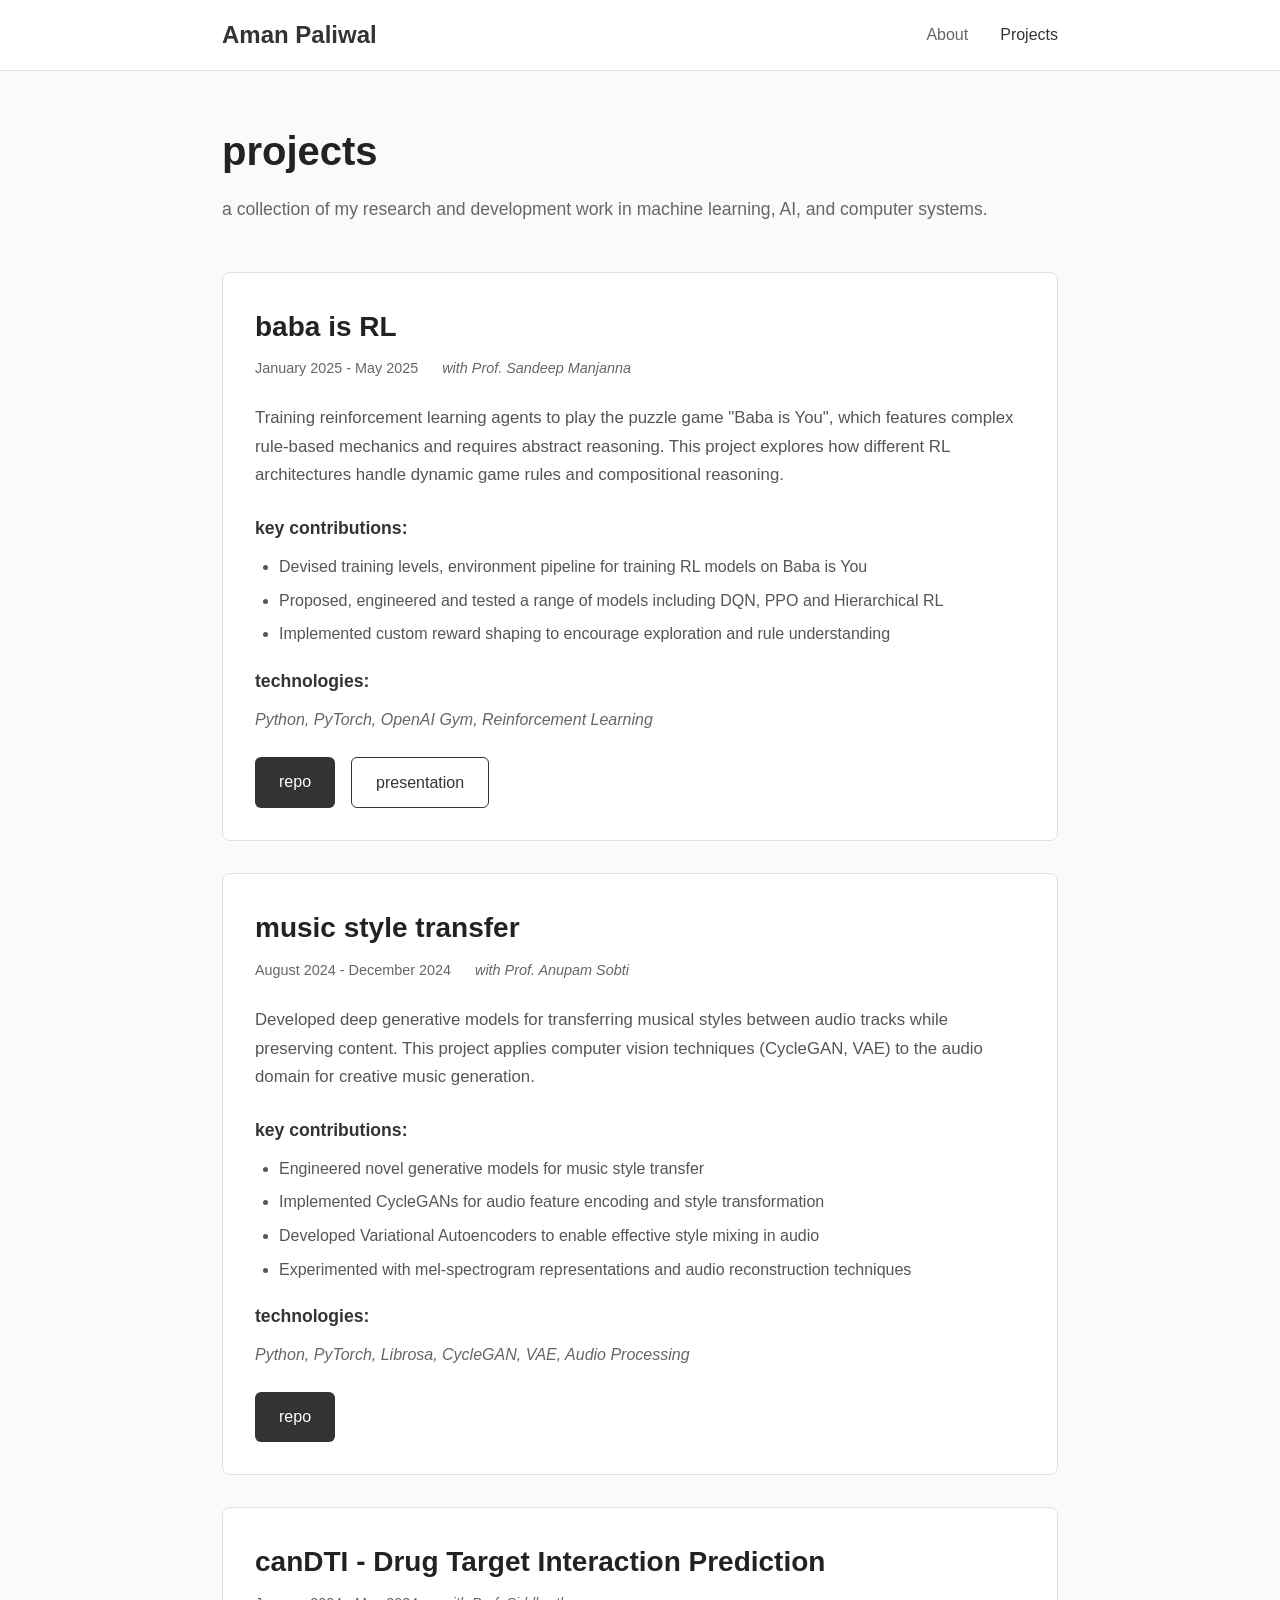
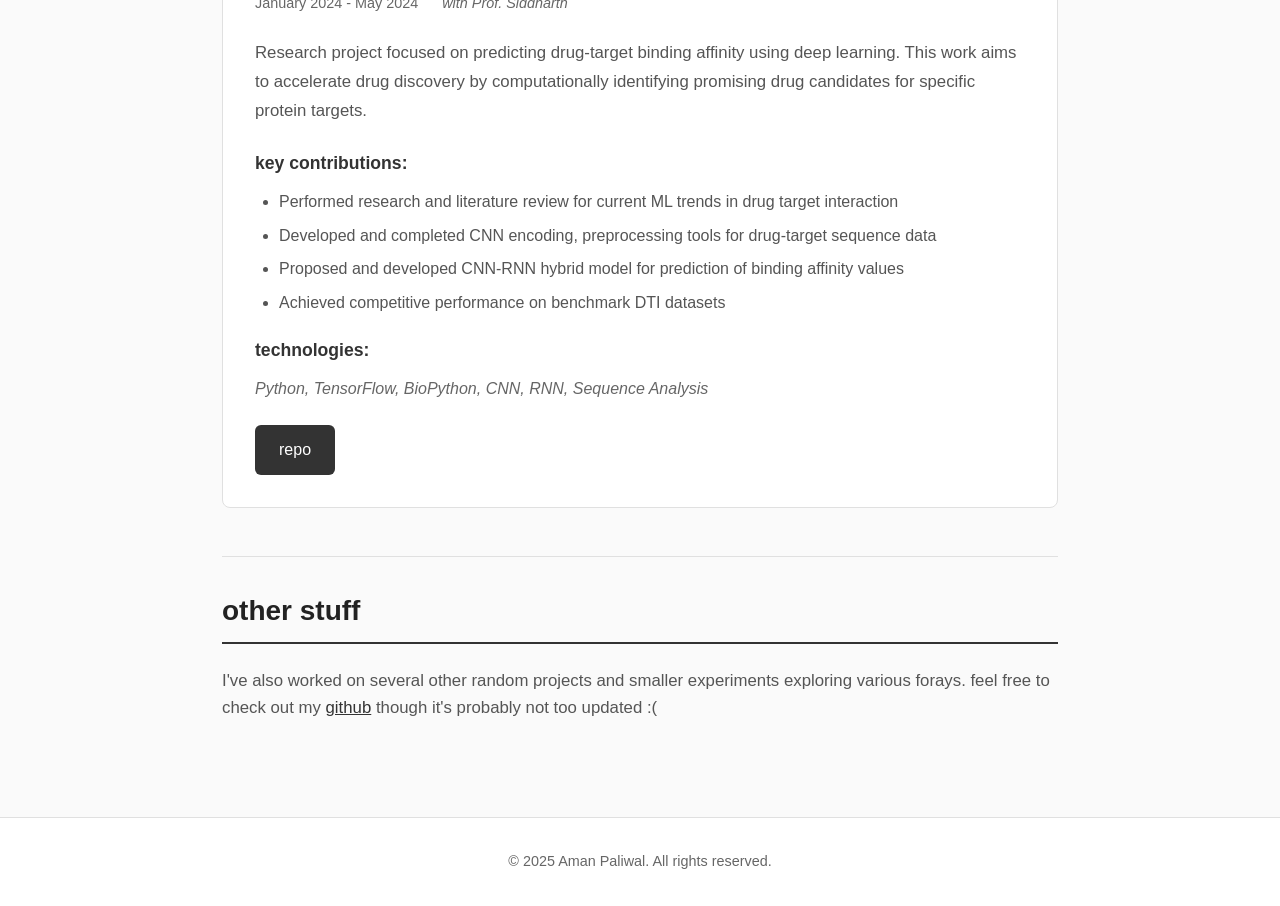
==== projects.html @ 5d19fbc0 "commit" ====
<!DOCTYPE html>
<html lang="en">
<head>
    <meta charset="UTF-8">
    <meta name="viewport" content="width=device-width, initial-scale=1.0">
    <title>Projects - Aman Paliwal</title>
    <link rel="stylesheet" href="styles.css">
</head>
<body>
    <nav>
        <div class="nav-container">
            <h1 class="logo">Aman Paliwal</h1>
            <ul class="nav-links">
                <li><a href="index.html">About</a></li>
                <li><a href="projects.html" class="active">Projects</a></li>
            </ul>
        </div>
    </nav>

    <main class="container">
        <section class="projects-header">
            <h1>projects</h1>
            <p>a collection of my research and development work in machine learning, AI, and computer systems.</p>
        </section>

        <section class="project-detail">
            <div class="project-header">
                <h2>baba is RL</h2>
                <div class="project-meta">
                    <span class="date">January 2025 - May 2025</span>
                    <span class="supervisor">with Prof. Sandeep Manjanna</span>
                </div>
            </div>
            <p class="project-description">
                Training reinforcement learning agents to play the puzzle game "Baba is You", which features complex rule-based mechanics and requires abstract reasoning. This project explores how different RL architectures handle dynamic game rules and compositional reasoning.
            </p>
            <h4>key contributions:</h4>
            <ul>
                <li>Devised training levels, environment pipeline for training RL models on Baba is You</li>
                <li>Proposed, engineered and tested a range of models including DQN, PPO and Hierarchical RL</li>
                <li>Implemented custom reward shaping to encourage exploration and rule understanding</li>
            </ul>
            <h4>technologies:</h4>
            <p class="tech-stack">Python, PyTorch, OpenAI Gym, Reinforcement Learning</p>
            <div class="project-links">
                <a href="https://github.com/baba-is-rl" target="_blank" class="btn">repo</a>
                <a href="rl_endsem.pdf" target="_blank" class="btn btn-secondary">presentation</a>
            </div>
        </section>

        <section class="project-detail">
            <div class="project-header">
                <h2>music style transfer</h2>
                <div class="project-meta">
                    <span class="date">August 2024 - December 2024</span>
                    <span class="supervisor">with Prof. Anupam Sobti</span>
                </div>
            </div>
            <p class="project-description">
                Developed deep generative models for transferring musical styles between audio tracks while preserving content. This project applies computer vision techniques (CycleGAN, VAE) to the audio domain for creative music generation.
            </p>
            <h4>key contributions:</h4>
            <ul>
                <li>Engineered novel generative models for music style transfer</li>
                <li>Implemented CycleGANs for audio feature encoding and style transformation</li>
                <li>Developed Variational Autoencoders to enable effective style mixing in audio</li>
                <li>Experimented with mel-spectrogram representations and audio reconstruction techniques</li>
            </ul>
            <h4>technologies:</h4>
            <p class="tech-stack">Python, PyTorch, Librosa, CycleGAN, VAE, Audio Processing</p>
            <div class="project-links">
                <a href="https://github.com/overfitters" target="_blank" class="btn">repo</a>
            </div>
        </section>

        <section class="project-detail">
            <div class="project-header">
                <h2>canDTI - Drug Target Interaction Prediction</h2>
                <div class="project-meta">
                    <span class="date">January 2024 - May 2024</span>
                    <span class="supervisor">with Prof. Siddharth</span>
                </div>
            </div>
            <p class="project-description">
                Research project focused on predicting drug-target binding affinity using deep learning. This work aims to accelerate drug discovery by computationally identifying promising drug candidates for specific protein targets.
            </p>
            <h4>key contributions:</h4>
            <ul>
                <li>Performed research and literature review for current ML trends in drug target interaction</li>
                <li>Developed and completed CNN encoding, preprocessing tools for drug-target sequence data</li>
                <li>Proposed and developed CNN-RNN hybrid model for prediction of binding affinity values</li>
                <li>Achieved competitive performance on benchmark DTI datasets</li>
            </ul>
            <h4>technologies:</h4>
            <p class="tech-stack">Python, TensorFlow, BioPython, CNN, RNN, Sequence Analysis</p>
            <div class="project-links">
                <a href="https://github.com/mlpr-dti" target="_blank" class="btn">repo</a>
            </div>
        </section>

        <section class="other-projects">
            <h2>other stuff</h2>
            <p>I've also worked on several other random projects and smaller experiments exploring various forays. feel free to check out my <a href="https://github.com/amannnnn-7" target="_blank">github</a> though it's probably not too updated :(</p>
        </section>
    </main>

    <footer>
        <p>&copy; 2025 Aman Paliwal. All rights reserved.</p>
    </footer>
</body>
</html>
---- styles.css ----
/* Reset and Base Styles */
* {
    margin: 0;
    padding: 0;
    box-sizing: border-box;
}

body {
    font-family: -apple-system, BlinkMacSystemFont, 'Segoe UI', 'Roboto', 'Helvetica', 'Arial', sans-serif;
    line-height: 1.6;
    color: #333;
    background-color: #fafafa;
}

/* Navigation */
nav {
    background-color: #fff;
    border-bottom: 1px solid #e0e0e0;
    padding: 1rem 0;
    position: sticky;
    top: 0;
    z-index: 100;
}

.nav-container {
    max-width: 900px;
    margin: 0 auto;
    padding: 0 2rem;
    display: flex;
    justify-content: space-between;
    align-items: center;
}

.logo {
    font-size: 1.5rem;
    font-weight: 600;
    color: #333;
}

.nav-links {
    list-style: none;
    display: flex;
    gap: 2rem;
}

.nav-links a {
    text-decoration: none;
    color: #666;
    font-weight: 500;
    transition: color 0.3s ease;
}

.nav-links a:hover,
.nav-links a.active {
    color: #333;
}

/* Main Container */
.container {
    max-width: 900px;
    margin: 0 auto;
    padding: 3rem 2rem;
}

/* Intro Section */
.intro {
    margin-bottom: 4rem;
}

.intro-content {
    display: grid;
    grid-template-columns: 300px 1fr;
    gap: 3rem;
    align-items: start;
}

.profile-section {
    display: flex;
    flex-direction: column;
    gap: 1.5rem;
}

.profile-image-placeholder {
    width: 100%;
    aspect-ratio: 1;
    background-color: #e0e0e0;
    border-radius: 12px;
    display: flex;
    align-items: center;
    justify-content: center;
    color: #666;
    font-size: 0.9rem;
}

.profile-image-placeholder img {
    width: 100%;
    height: 100%;
    object-fit: cover;
    border-radius: 12px;
}

.contact-links {
    display: flex;
    flex-direction: column;
    gap: 0.75rem;
}

.contact-links a {
    text-decoration: none;
    color: #333;
    padding: 0.5rem 0.75rem;
    border-radius: 6px;
    transition: background-color 0.2s ease;
    font-size: 0.95rem;
}

.contact-links a:hover {
    background-color: #f0f0f0;
}

.intro-text h2 {
    font-size: 2rem;
    margin-bottom: 1rem;
    color: #222;
}

.intro-text p {
    margin-bottom: 1rem;
    color: #555;
    font-size: 1.05rem;
}

/* Sections */
section {
    margin-bottom: 3rem;
}

section h2 {
    font-size: 1.75rem;
    margin-bottom: 1.5rem;
    color: #222;
    border-bottom: 2px solid #333;
    padding-bottom: 0.5rem;
}

/* Entry Styles (Education, Experience) */
.entry {
    margin-bottom: 2rem;
    padding-bottom: 1.5rem;
    border-bottom: 1px solid #e0e0e0;
}

.entry:last-child {
    border-bottom: none;
}

.entry-header {
    display: flex;
    justify-content: space-between;
    align-items: baseline;
    margin-bottom: 0.5rem;
}

.entry h3 {
    font-size: 1.25rem;
    color: #333;
}

.date {
    color: #666;
    font-size: 0.9rem;
    font-weight: 500;
}

.institution {
    color: #555;
    font-style: italic;
    margin-bottom: 0.5rem;
}

.detail {
    color: #666;
    font-size: 0.95rem;
}

.entry ul {
    margin-left: 1.5rem;
    margin-top: 0.75rem;
}

.entry li {
    margin-bottom: 0.5rem;
    color: #555;
}

/* Project Cards */
.project-card {
    padding: 1.5rem;
    background-color: #fff;
    border: 1px solid #e0e0e0;
    border-radius: 8px;
    margin-bottom: 1rem;
    transition: box-shadow 0.3s ease;
}

.project-card:hover {
    box-shadow: 0 4px 12px rgba(0, 0, 0, 0.1);
}

.project-card h3 {
    font-size: 1.25rem;
    margin-bottom: 0.5rem;
    color: #333;
}

.project-card .date {
    display: block;
    margin-bottom: 0.75rem;
}

.project-card p {
    color: #555;
    line-height: 1.5;
}

.view-all {
    display: inline-block;
    margin-top: 1rem;
    color: #333;
    text-decoration: none;
    font-weight: 500;
    transition: transform 0.2s ease;
}

.view-all:hover {
    transform: translateX(5px);
}

/* Achievements */
.achievements ul {
    list-style: none;
}

.achievements li {
    padding: 0.75rem;
    background-color: #fff;
    border-left: 3px solid #333;
    margin-bottom: 0.75rem;
    color: #555;
}

/* Skills */
.skills-grid {
    display: grid;
    grid-template-columns: repeat(auto-fit, minmax(250px, 1fr));
    gap: 1.5rem;
}

.skill-category {
    background-color: #fff;
    padding: 1.5rem;
    border-radius: 8px;
    border: 1px solid #e0e0e0;
}

.skill-category h4 {
    margin-bottom: 0.75rem;
    color: #333;
    font-size: 1.1rem;
}

.skill-category p {
    color: #555;
    line-height: 1.6;
}

/* Positions */
.positions ul {
    list-style: none;
}

.positions li {
    padding: 0.75rem 0;
    border-bottom: 1px solid #e0e0e0;
    color: #555;
}

.positions li:last-child {
    border-bottom: none;
}

.positions strong {
    color: #333;
}

/* Projects Page */
.projects-header {
    margin-bottom: 3rem;
}

.projects-header h1 {
    font-size: 2.5rem;
    margin-bottom: 0.75rem;
    color: #222;
}

.projects-header p {
    font-size: 1.1rem;
    color: #666;
}

.project-detail {
    background-color: #fff;
    padding: 2rem;
    border-radius: 8px;
    border: 1px solid #e0e0e0;
    margin-bottom: 2rem;
}

.project-header {
    margin-bottom: 1.5rem;
}

.project-header h2 {
    font-size: 1.75rem;
    border: none;
    margin-bottom: 0.5rem;
    padding-bottom: 0;
}

.project-meta {
    display: flex;
    gap: 1.5rem;
    flex-wrap: wrap;
}

.supervisor {
    color: #666;
    font-size: 0.9rem;
    font-style: italic;
}

.project-description {
    color: #555;
    line-height: 1.7;
    margin-bottom: 1.5rem;
    font-size: 1.05rem;
}

.project-detail h4 {
    color: #333;
    margin-bottom: 0.75rem;
    margin-top: 1.25rem;
    font-size: 1.1rem;
}

.project-detail ul {
    margin-left: 1.5rem;
    margin-bottom: 1rem;
}

.project-detail li {
    margin-bottom: 0.5rem;
    color: #555;
}

.tech-stack {
    color: #666;
    font-style: italic;
    margin-bottom: 1.5rem;
}

.project-links {
    display: flex;
    gap: 1rem;
    margin-top: 1.5rem;
}

.btn {
    display: inline-block;
    padding: 0.75rem 1.5rem;
    background-color: #333;
    color: #fff;
    text-decoration: none;
    border-radius: 6px;
    transition: background-color 0.3s ease;
    font-weight: 500;
}

.btn:hover {
    background-color: #555;
}

.btn-secondary {
    background-color: #fff;
    color: #333;
    border: 1px solid #333;
}

.btn-secondary:hover {
    background-color: #f0f0f0;
}

.other-projects {
    margin-top: 3rem;
    padding-top: 2rem;
    border-top: 1px solid #e0e0e0;
}

.other-projects p {
    color: #555;
    font-size: 1.05rem;
}

.other-projects a {
    color: #333;
    font-weight: 500;
}

/* Footer */
footer {
    background-color: #fff;
    border-top: 1px solid #e0e0e0;
    padding: 2rem;
    text-align: center;
    color: #666;
    font-size: 0.9rem;
}

/* Responsive Design */
@media (max-width: 768px) {
    .intro-content {
        grid-template-columns: 1fr;
    }

    .profile-section {
        align-items: center;
        text-align: center;
    }

    .profile-image-placeholder {
        max-width: 250px;
    }

    .contact-links {
        width: 100%;
        max-width: 300px;
    }

    .nav-container {
        flex-direction: column;
        gap: 1rem;
    }

    .entry-header {
        flex-direction: column;
        align-items: flex-start;
    }

    .project-links {
        flex-direction: column;
    }

    .btn {
        text-align: center;
    }
}
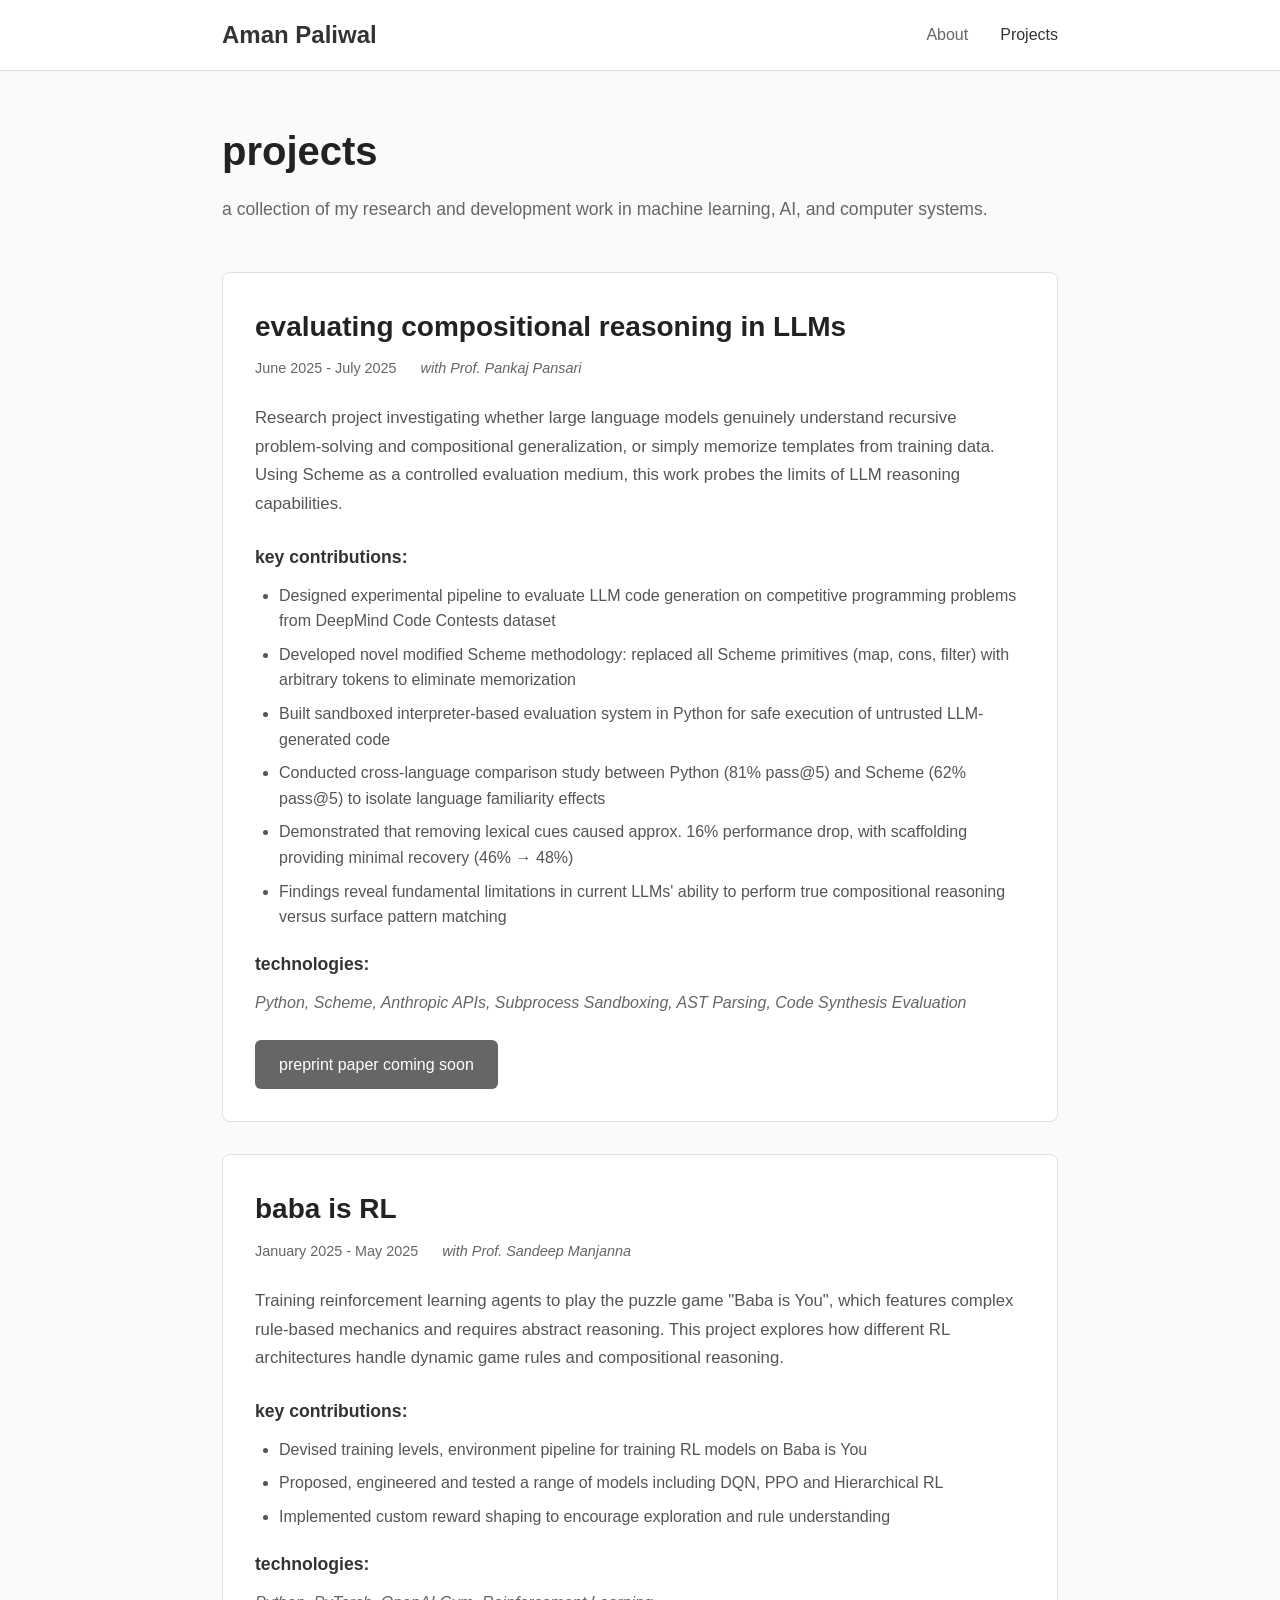
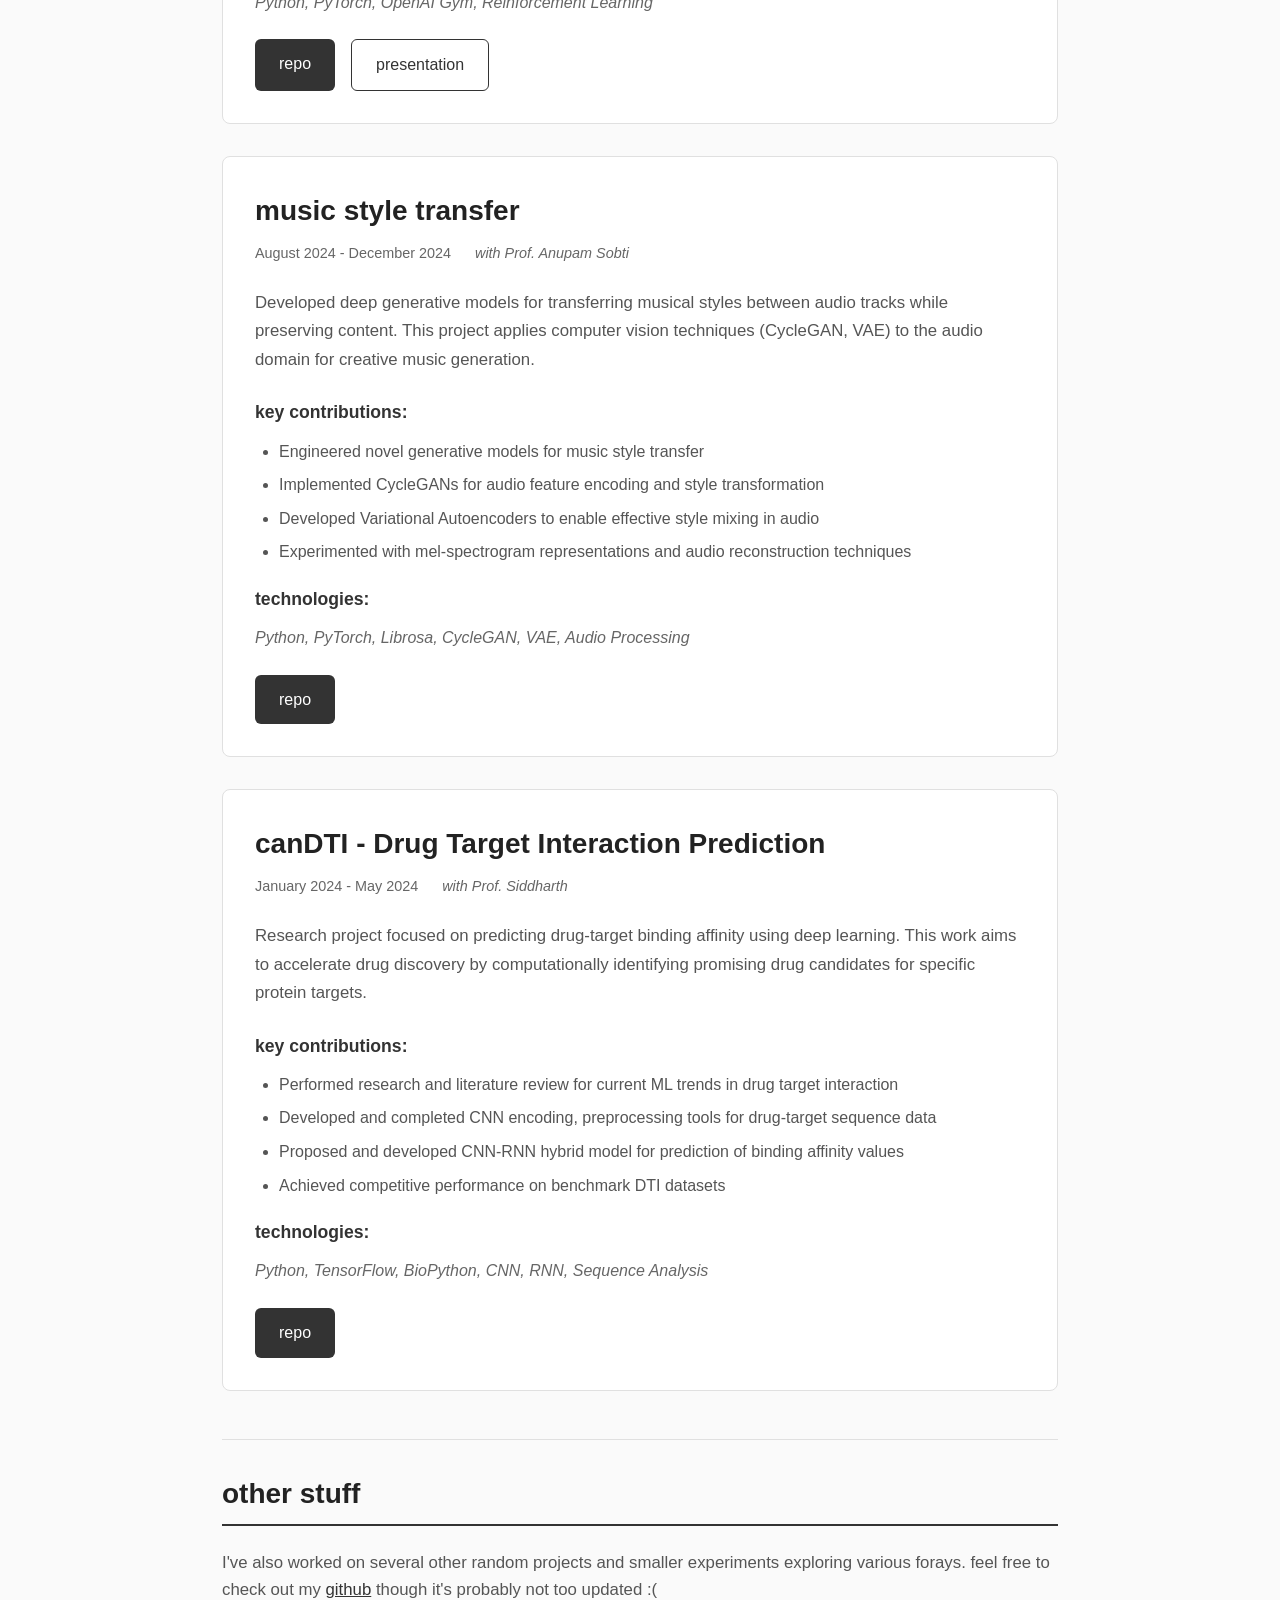
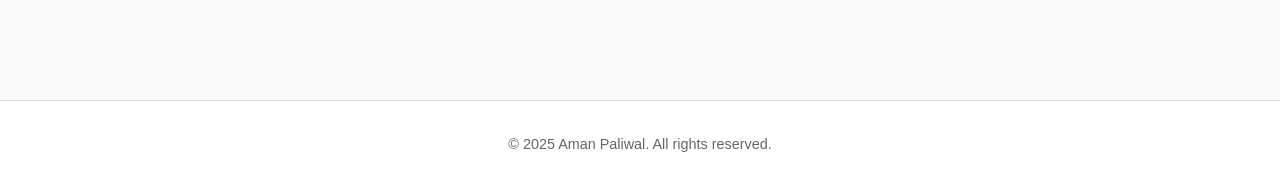
==== commit 74b11735: "Add files via upload" ====
--- a/projects.html
+++ b/projects.html
@@ -22,6 +22,33 @@
             <h1>projects</h1>
             <p>a collection of my research and development work in machine learning, AI, and computer systems.</p>
         </section>
+
+        <section class="project-detail">
+    <div class="project-header">
+        <h2>evaluating compositional reasoning in LLMs</h2>
+        <div class="project-meta">
+            <span class="date">June 2025 - July 2025</span>
+            <span class="supervisor">with Prof. Pankaj Pansari</span>
+        </div>
+    </div>
+    <p class="project-description">
+        Research project investigating whether large language models genuinely understand recursive problem-solving and compositional generalization, or simply memorize templates from training data. Using Scheme as a controlled evaluation medium, this work probes the limits of LLM reasoning capabilities.
+    </p>
+    <h4>key contributions:</h4>
+    <ul>
+        <li>Designed experimental pipeline to evaluate LLM code generation on competitive programming problems from DeepMind Code Contests dataset</li>
+        <li>Developed novel modified Scheme methodology: replaced all Scheme primitives (map, cons, filter) with arbitrary tokens to eliminate memorization</li>
+        <li>Built sandboxed interpreter-based evaluation system in Python for safe execution of untrusted LLM-generated code</li>
+        <li>Conducted cross-language comparison study between Python (81% pass@5) and Scheme (62% pass@5) to isolate language familiarity effects</li>
+        <li>Demonstrated that removing lexical cues caused approx. 16% performance drop, with scaffolding providing minimal recovery (46% → 48%)</li>
+        <li>Findings reveal fundamental limitations in current LLMs' ability to perform true compositional reasoning versus surface pattern matching</li>
+    </ul>
+    <h4>technologies:</h4>
+    <p class="tech-stack">Python, Scheme, Anthropic APIs, Subprocess Sandboxing, AST Parsing, Code Synthesis Evaluation</p>
+    <div class="project-links">
+        <a href="#" class="btn" style="background-color: #666; cursor: default;">preprint paper coming soon</a>
+    </div>
+</section>
 
         <section class="project-detail">
             <div class="project-header">
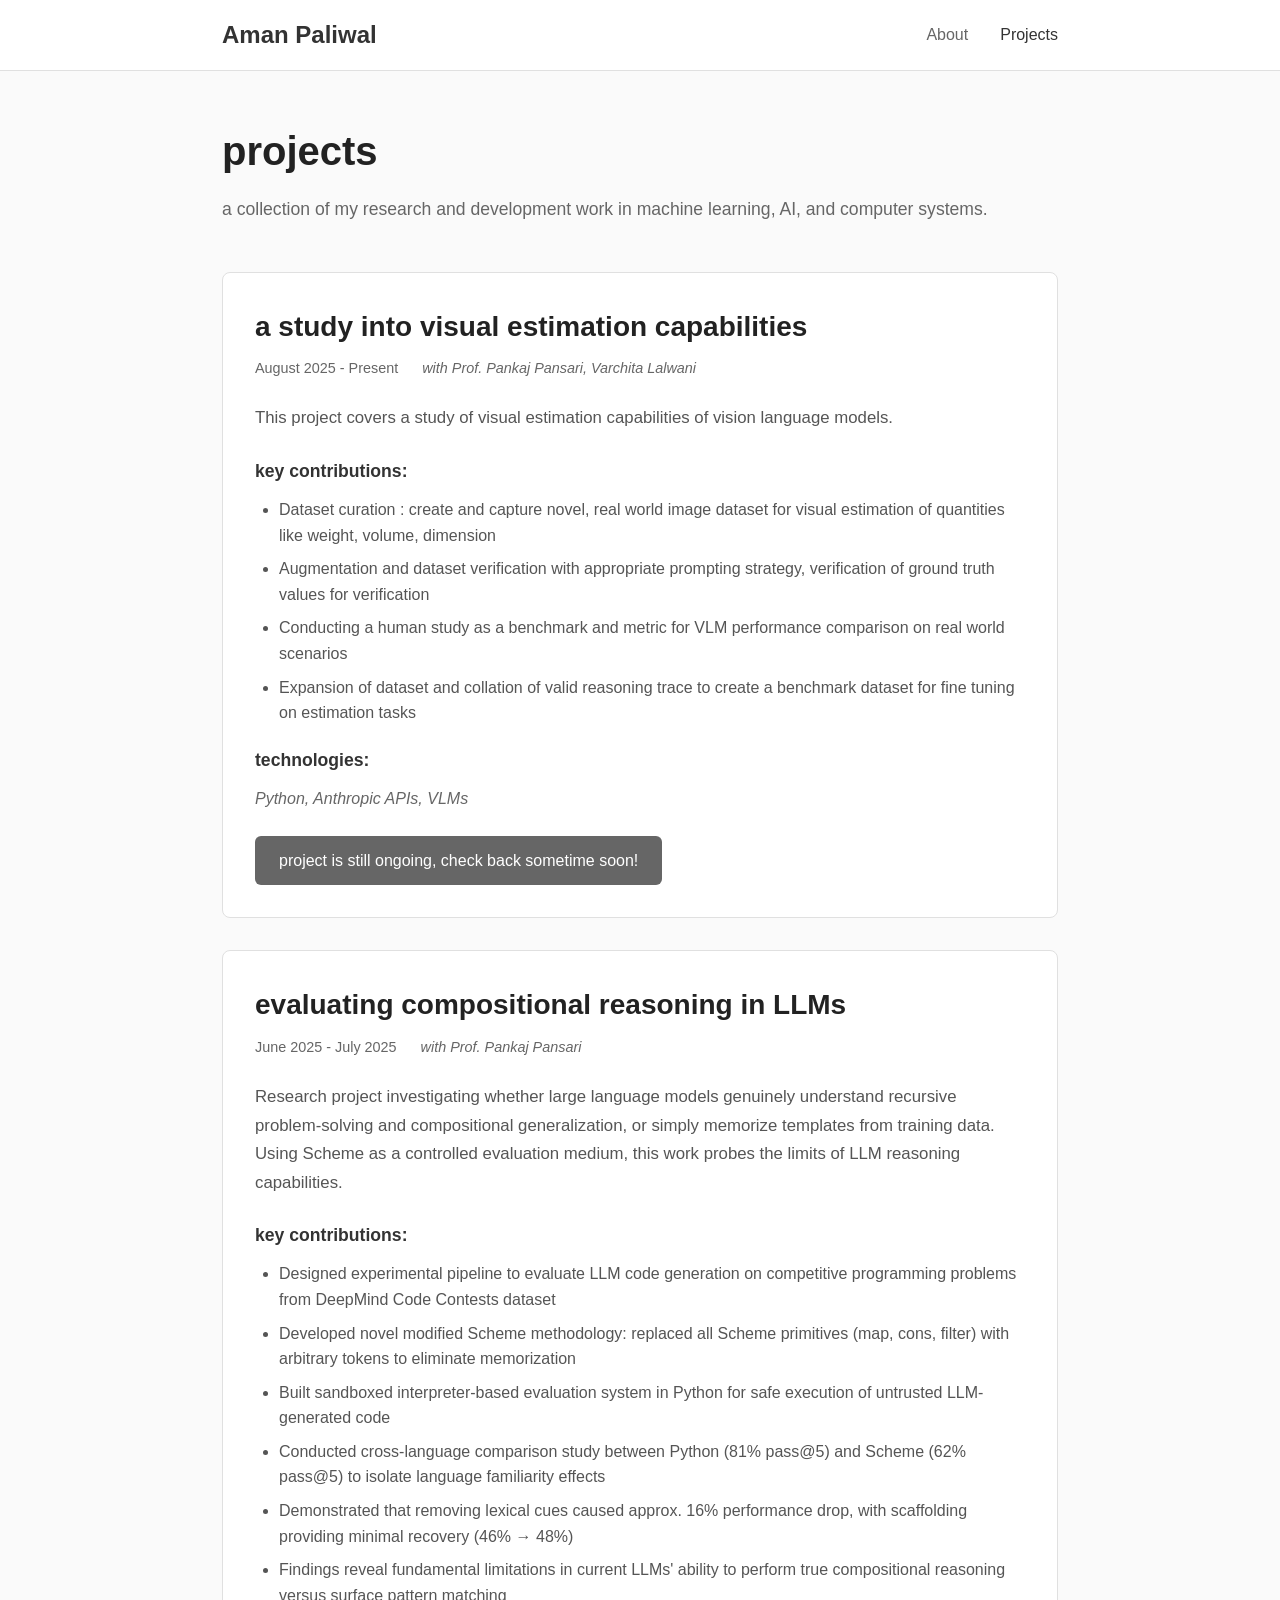
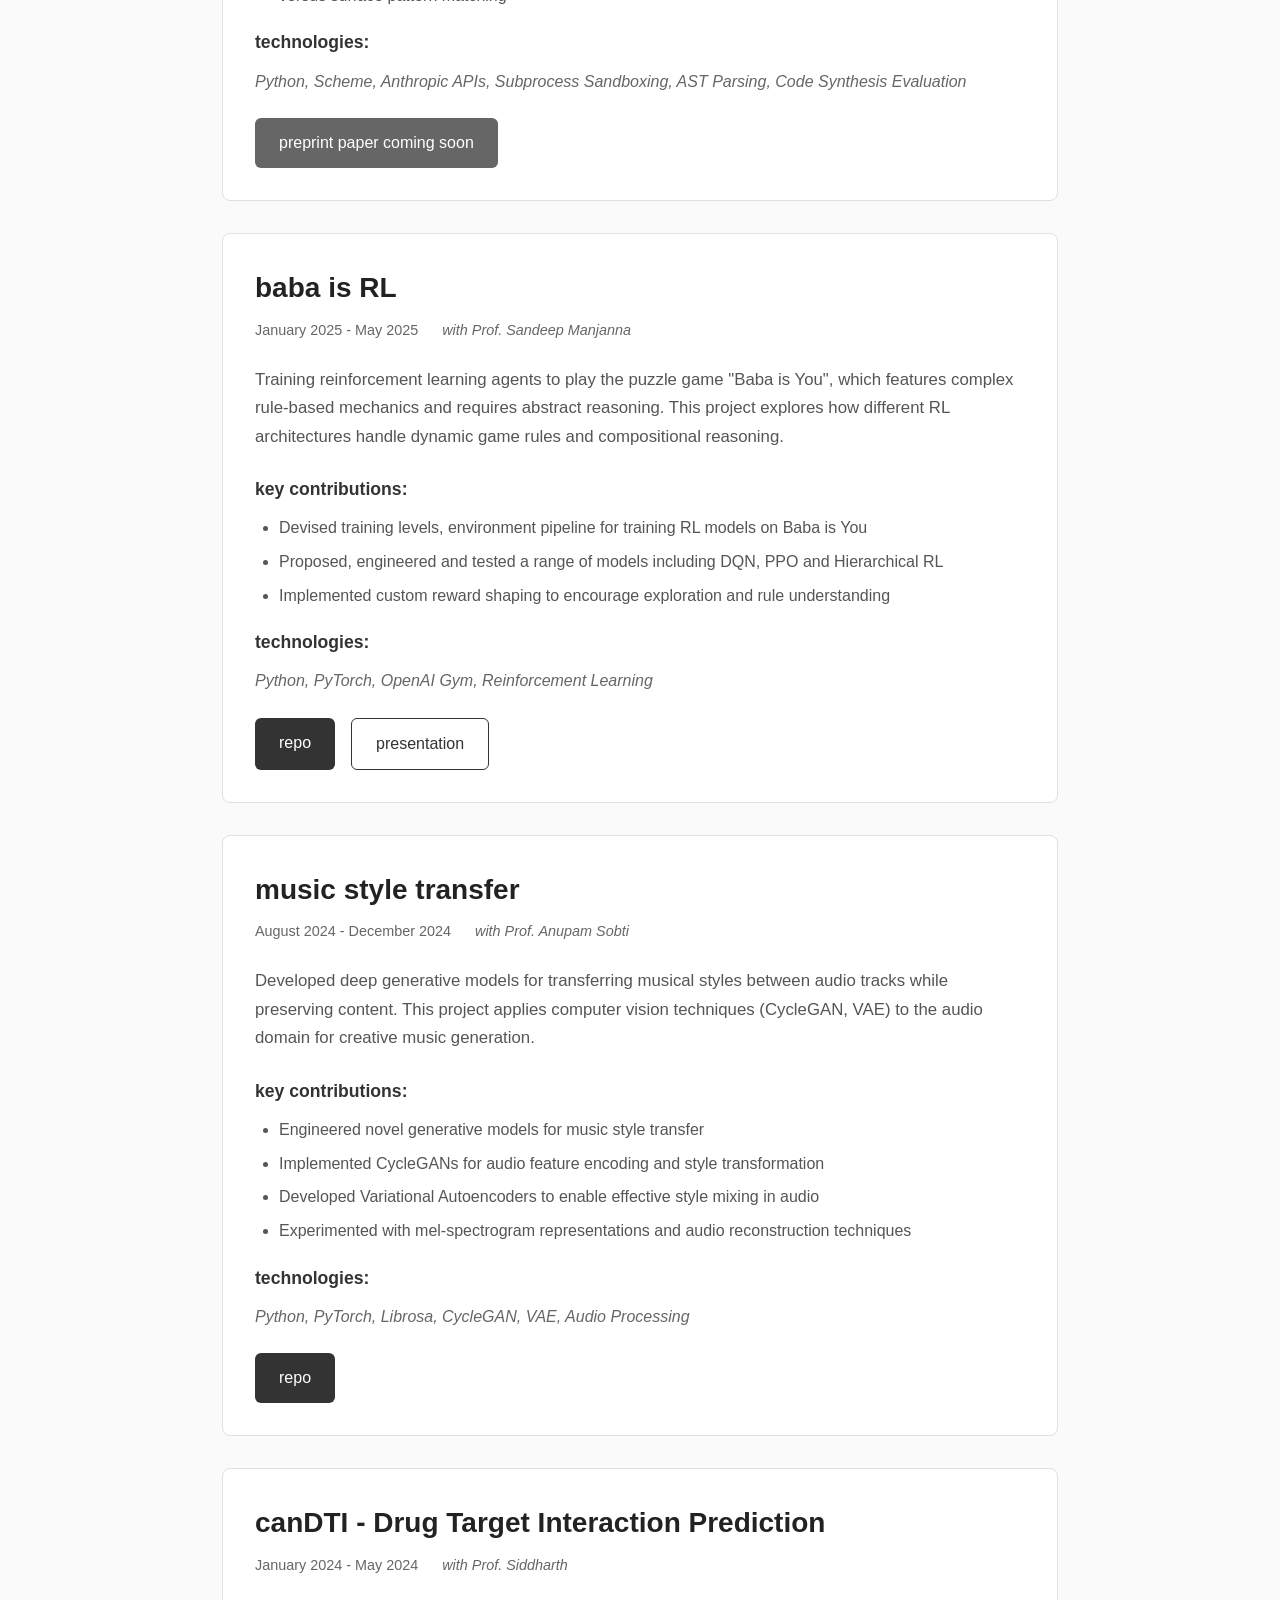
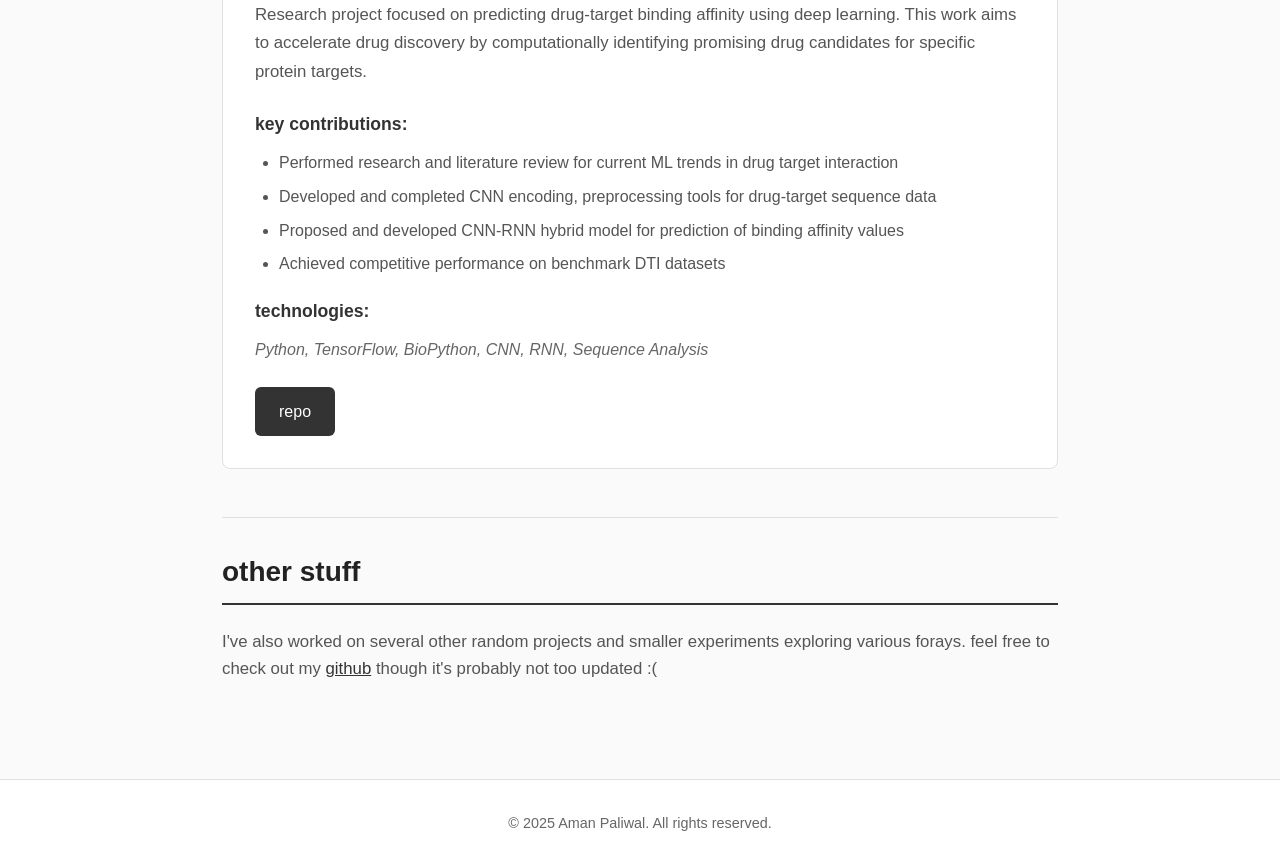
==== commit 3fafec70: "Add files via upload" ====
--- a/projects.html
+++ b/projects.html
@@ -22,6 +22,31 @@
             <h1>projects</h1>
             <p>a collection of my research and development work in machine learning, AI, and computer systems.</p>
         </section>
+
+        <section class="project-detail">
+    <div class="project-header">
+        <h2>a study into visual estimation capabilities</h2>
+        <div class="project-meta">
+            <span class="date">August 2025 - Present</span>
+            <span class="supervisor">with Prof. Pankaj Pansari, Varchita Lalwani</span>
+        </div>
+    </div>
+    <p class="project-description">
+        This project covers a study of visual estimation capabilities of vision language models.
+    </p>
+    <h4>key contributions:</h4>
+    <ul>
+        <li>Dataset curation : create and capture novel, real world image dataset for visual estimation of quantities like weight, volume, dimension</li>
+        <li>Augmentation and dataset verification with appropriate prompting strategy, verification of ground truth values for verification</li>
+        <li>Conducting a human study as a benchmark and metric for VLM performance comparison on real world scenarios</li>
+        <li>Expansion of dataset and collation of valid reasoning trace to create a benchmark dataset for fine tuning on estimation tasks</li>
+    </ul>
+    <h4>technologies:</h4>
+    <p class="tech-stack">Python, Anthropic APIs, VLMs</p>
+    <div class="project-links">
+        <a href="#" class="btn" style="background-color: #666; cursor: default;">project is still ongoing, check back sometime soon!</a>
+    </div>
+</section>
 
         <section class="project-detail">
     <div class="project-header">
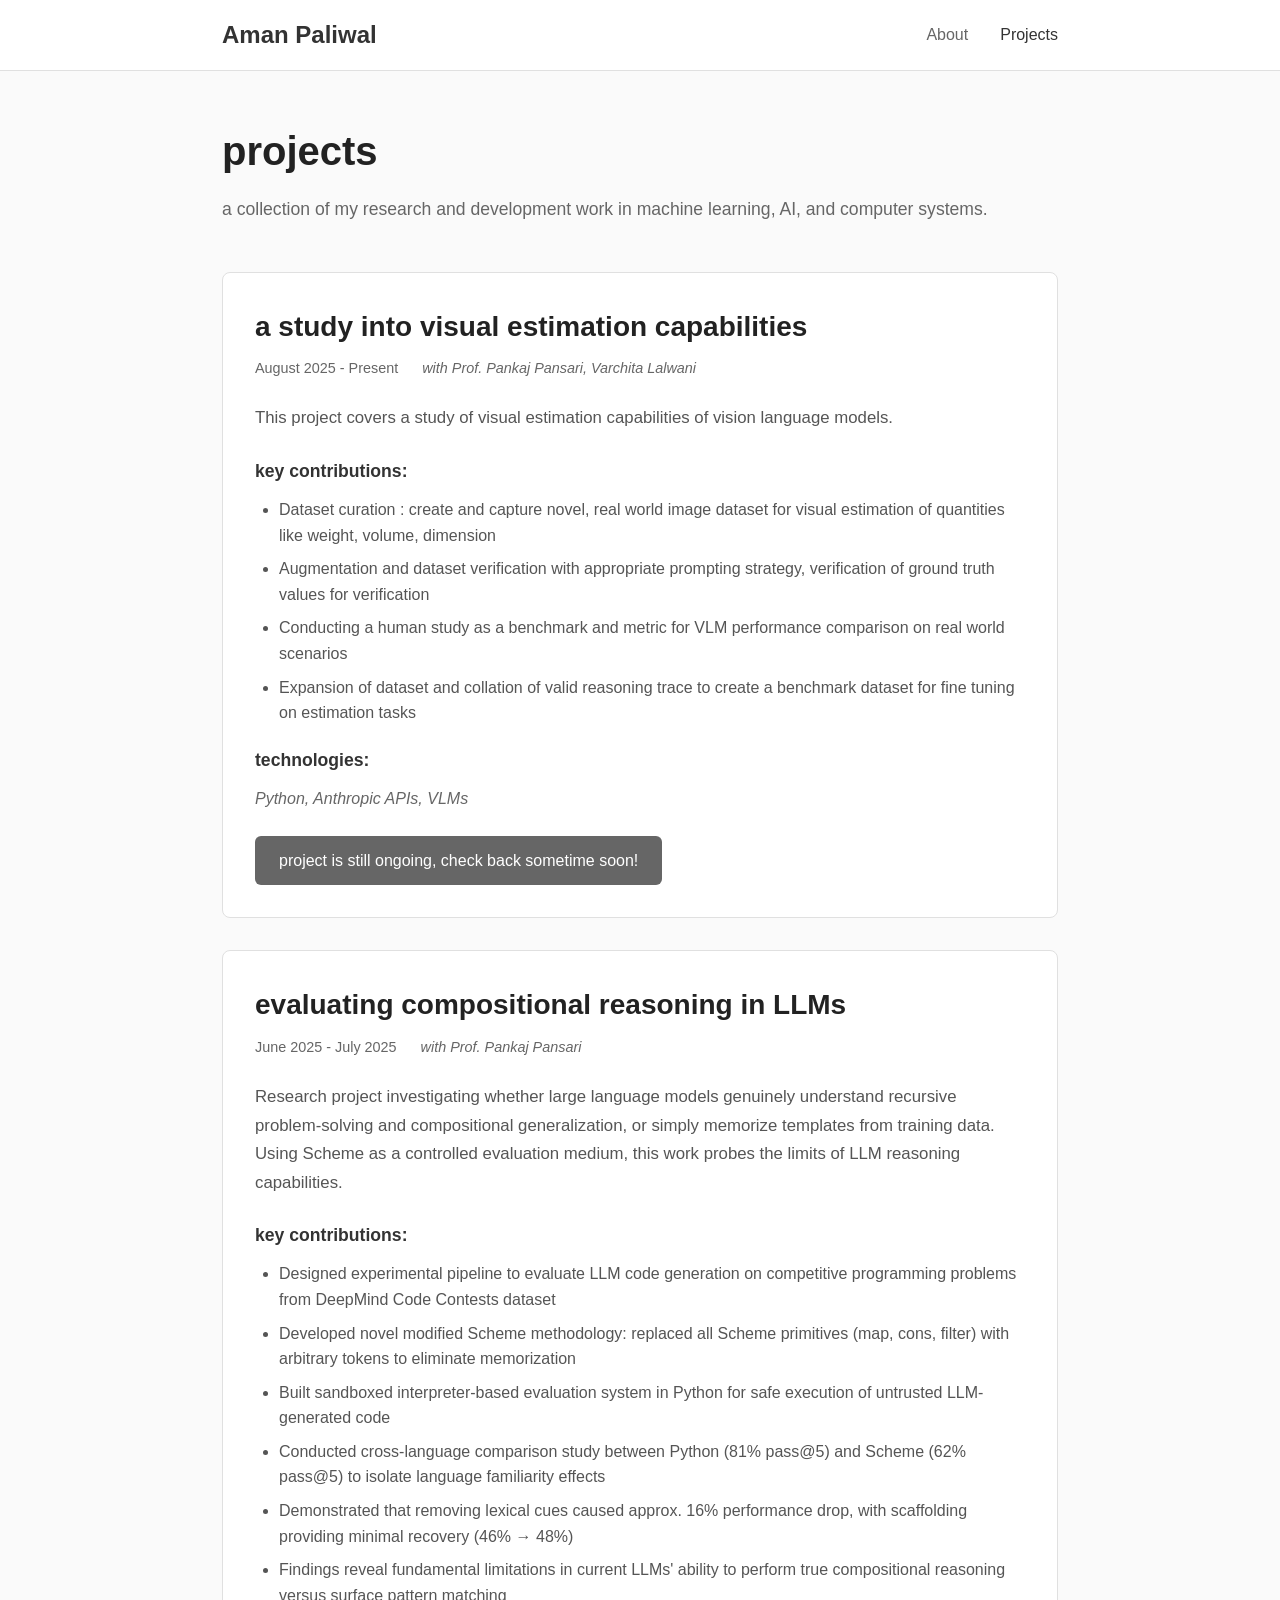
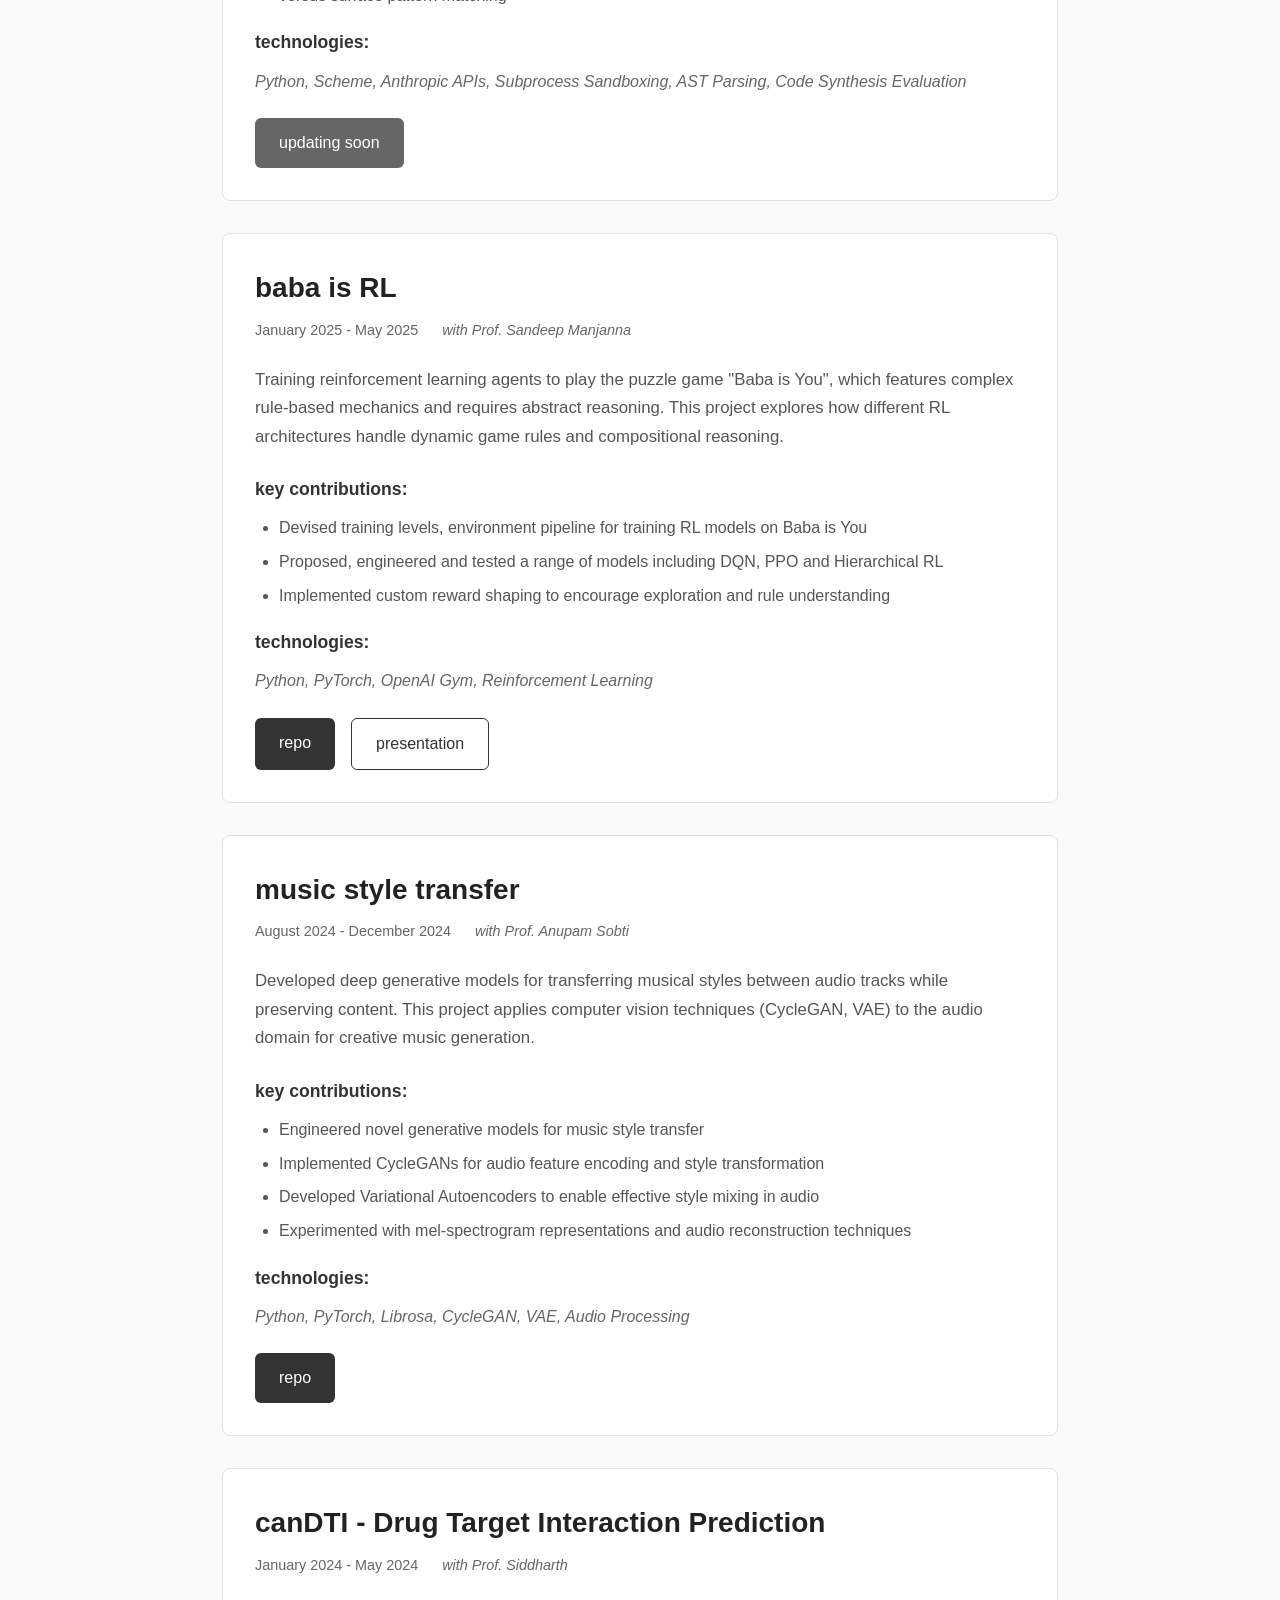
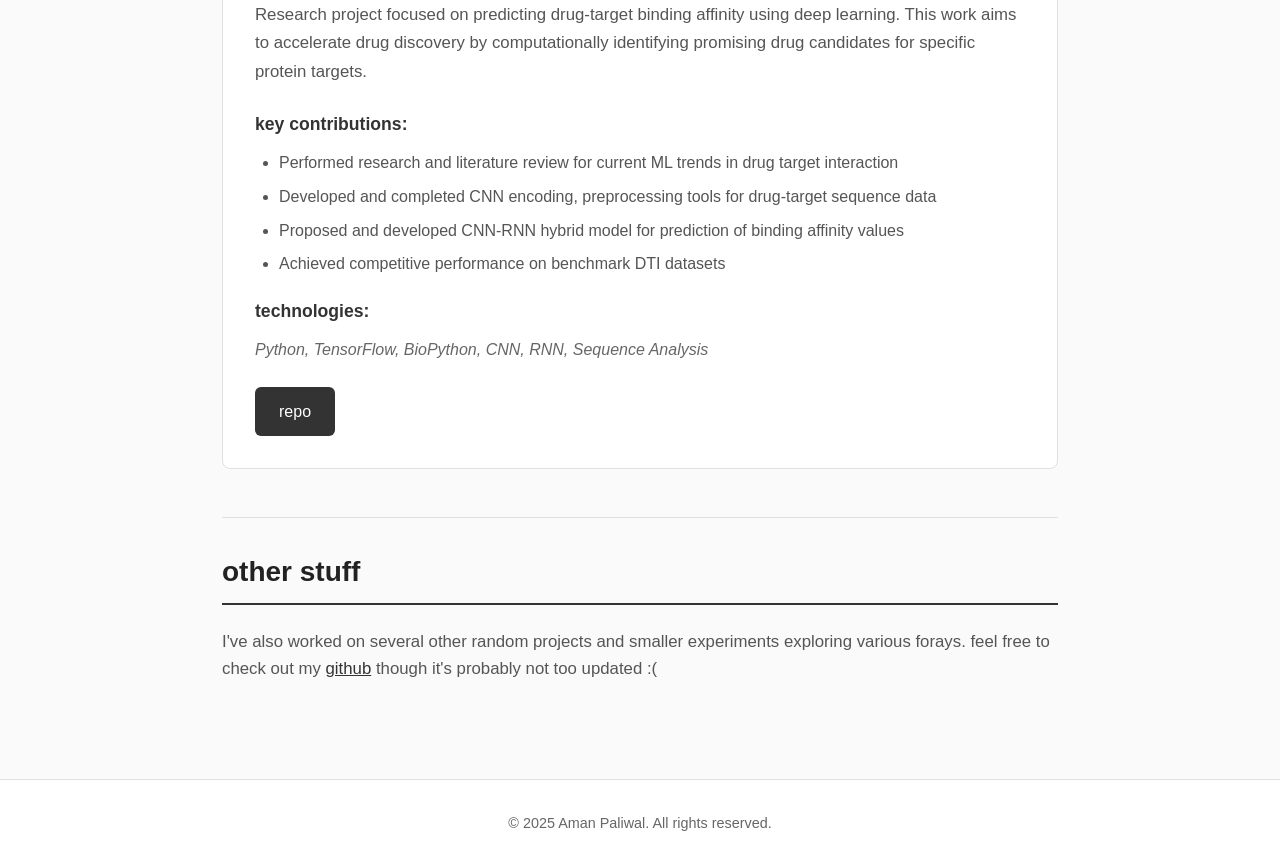
==== commit 67df3081: "Update projects.html" ====
--- a/projects.html
+++ b/projects.html
@@ -71,7 +71,7 @@
     <h4>technologies:</h4>
     <p class="tech-stack">Python, Scheme, Anthropic APIs, Subprocess Sandboxing, AST Parsing, Code Synthesis Evaluation</p>
     <div class="project-links">
-        <a href="#" class="btn" style="background-color: #666; cursor: default;">preprint paper coming soon</a>
+        <a href="#" class="btn" style="background-color: #666; cursor: default;">updating soon</a>
     </div>
 </section>
 
@@ -160,4 +160,5 @@
         <p>&copy; 2025 Aman Paliwal. All rights reserved.</p>
     </footer>
 </body>
-</html>+
+</html>
